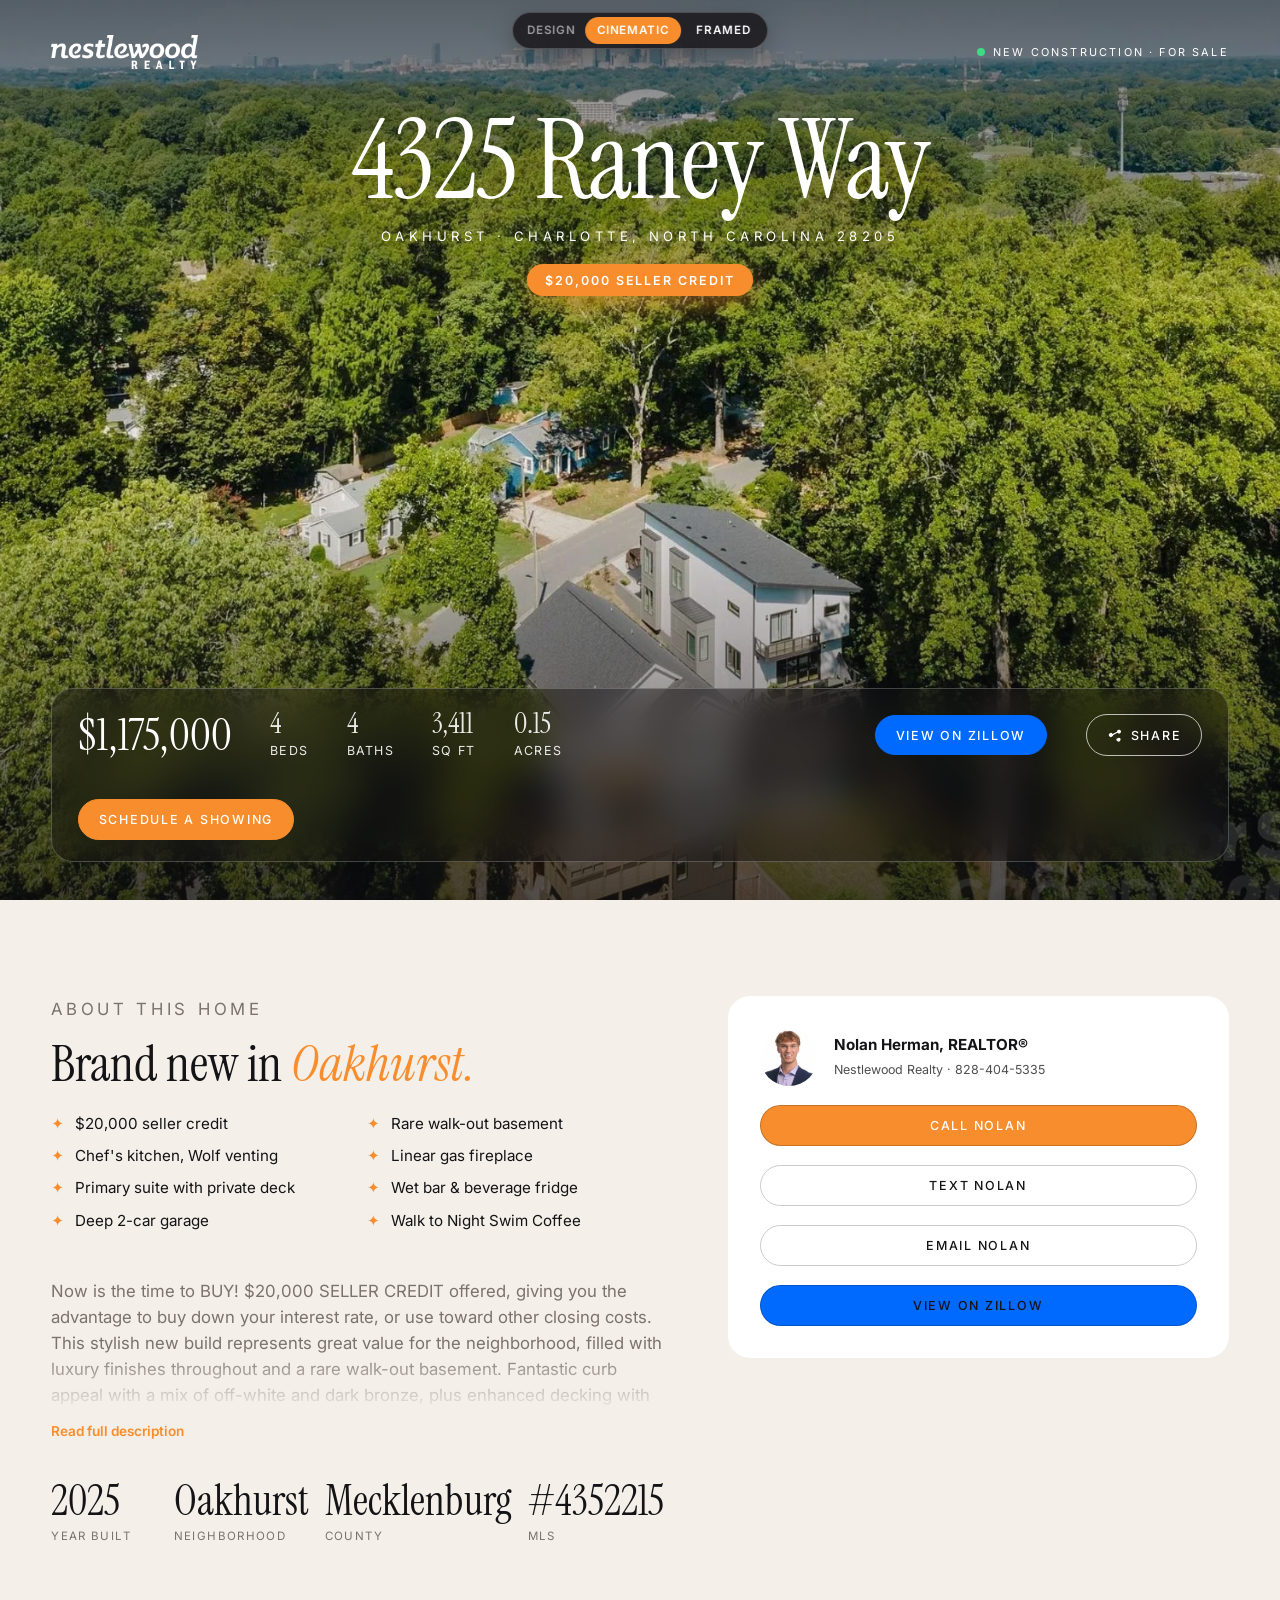
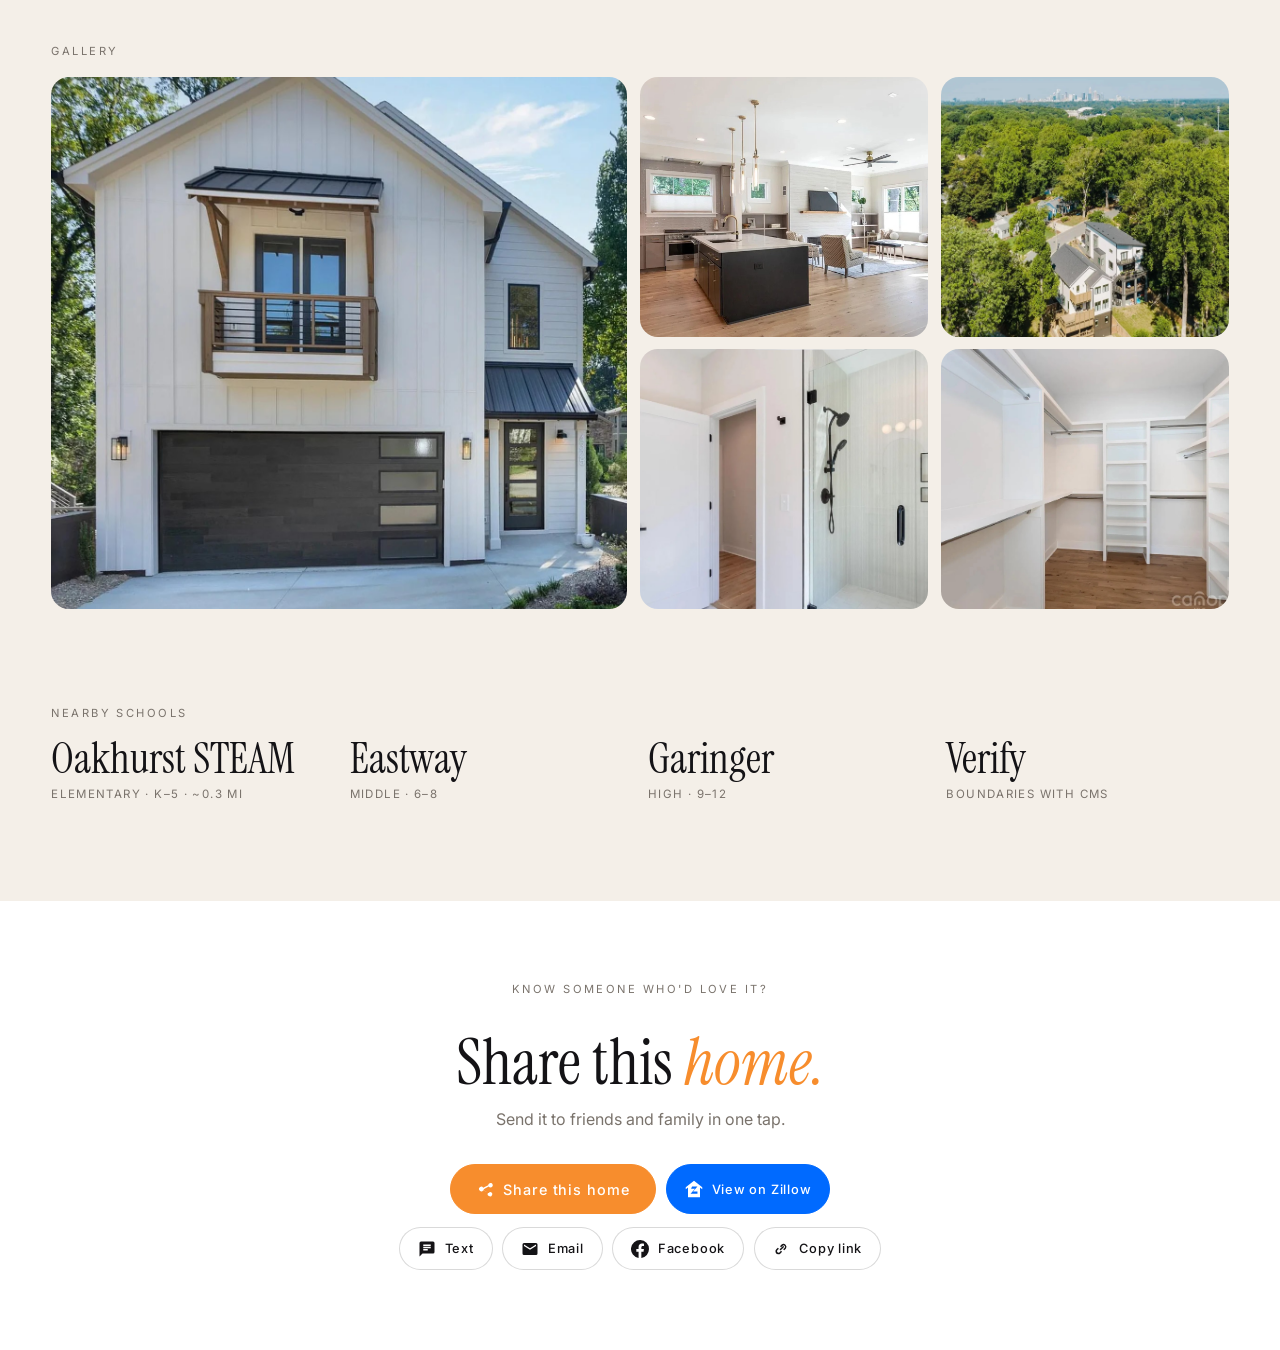
==== index.html @ 1d0b9412 "Add files via upload" ====
<!DOCTYPE html>
<html lang="en">
<head>
<meta charset="UTF-8" />
<title>4325 Raney Way, Charlotte, NC | Nestlewood Realty</title>
<meta http-equiv="refresh" content="0; url=OPEN-ME-upload-what-is-inside%202/" />
<script>location.replace("OPEN-ME-upload-what-is-inside%202/" + location.hash);</script>
</head>
<body style="font-family:sans-serif;text-align:center;padding:4rem">
<p>Loading… <a href="OPEN-ME-upload-what-is-inside%202/">Click here if it doesn't open.</a></p>
</body>
</html>
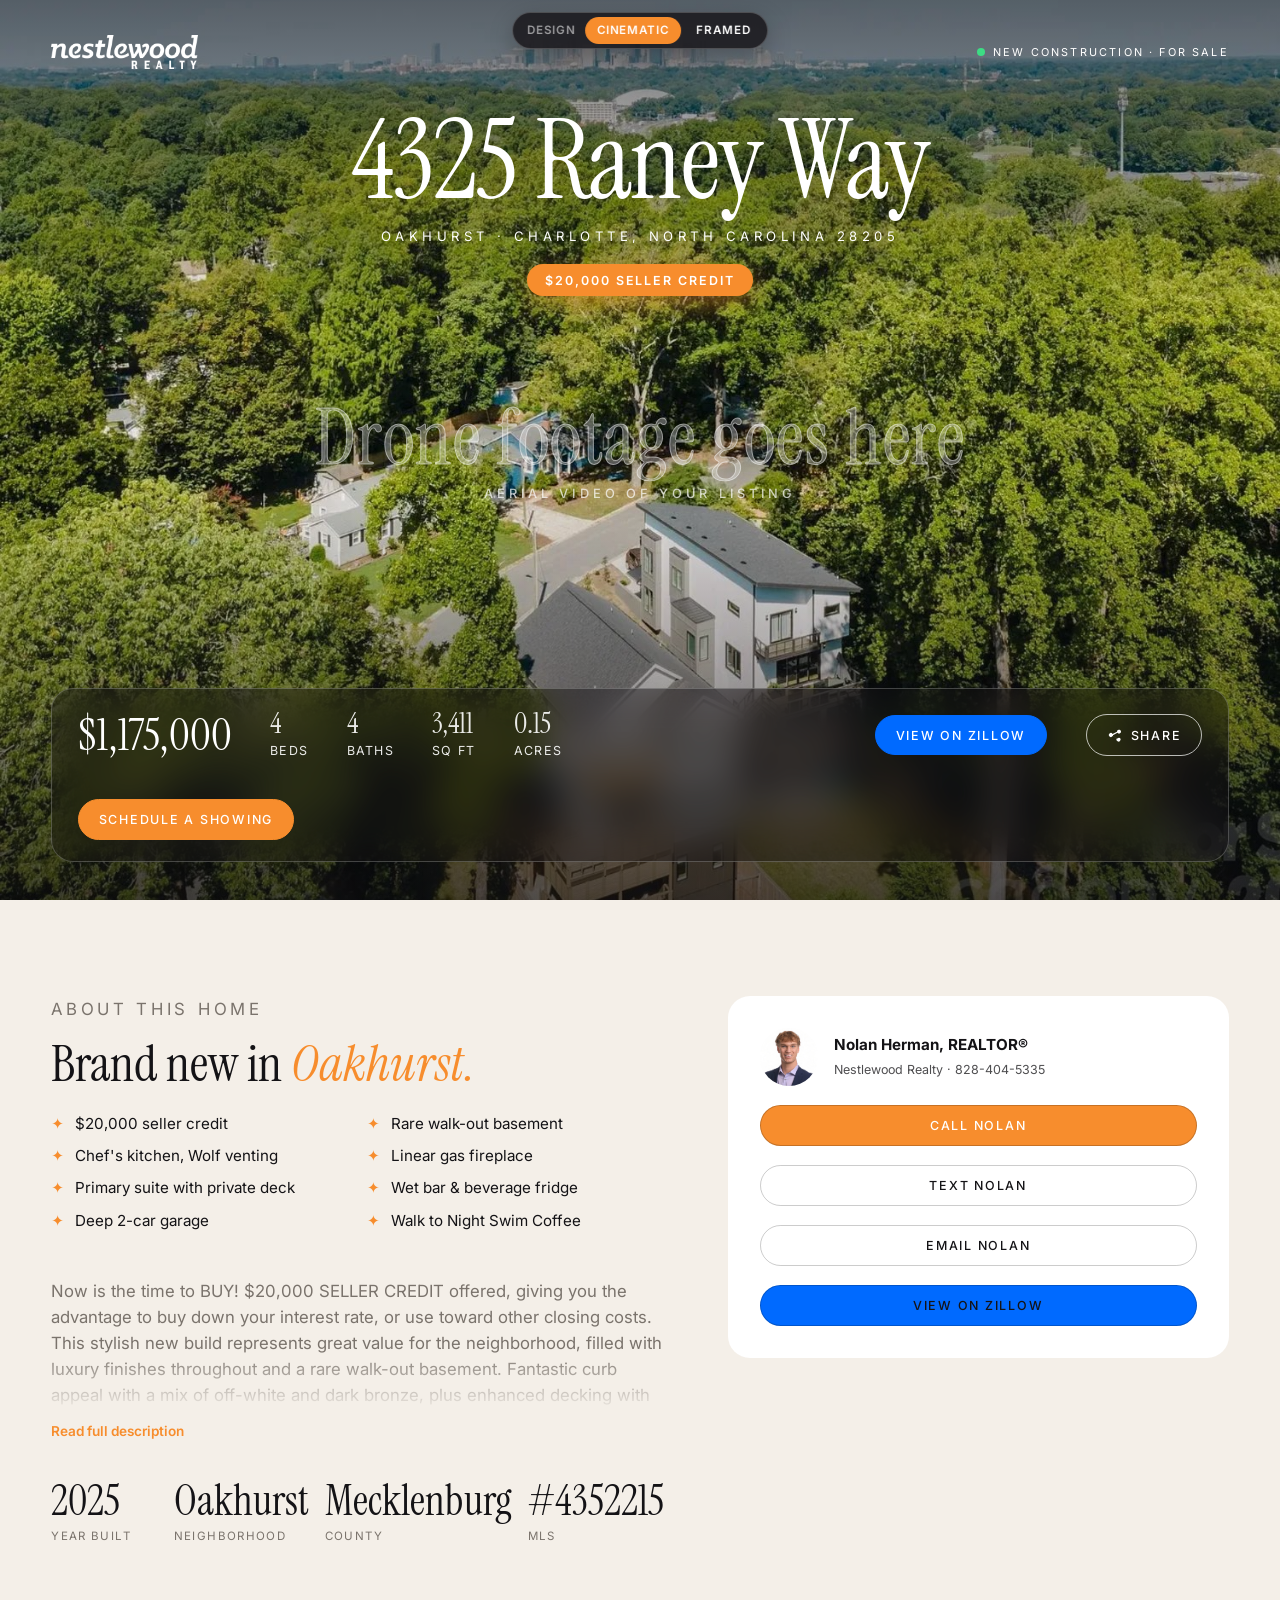
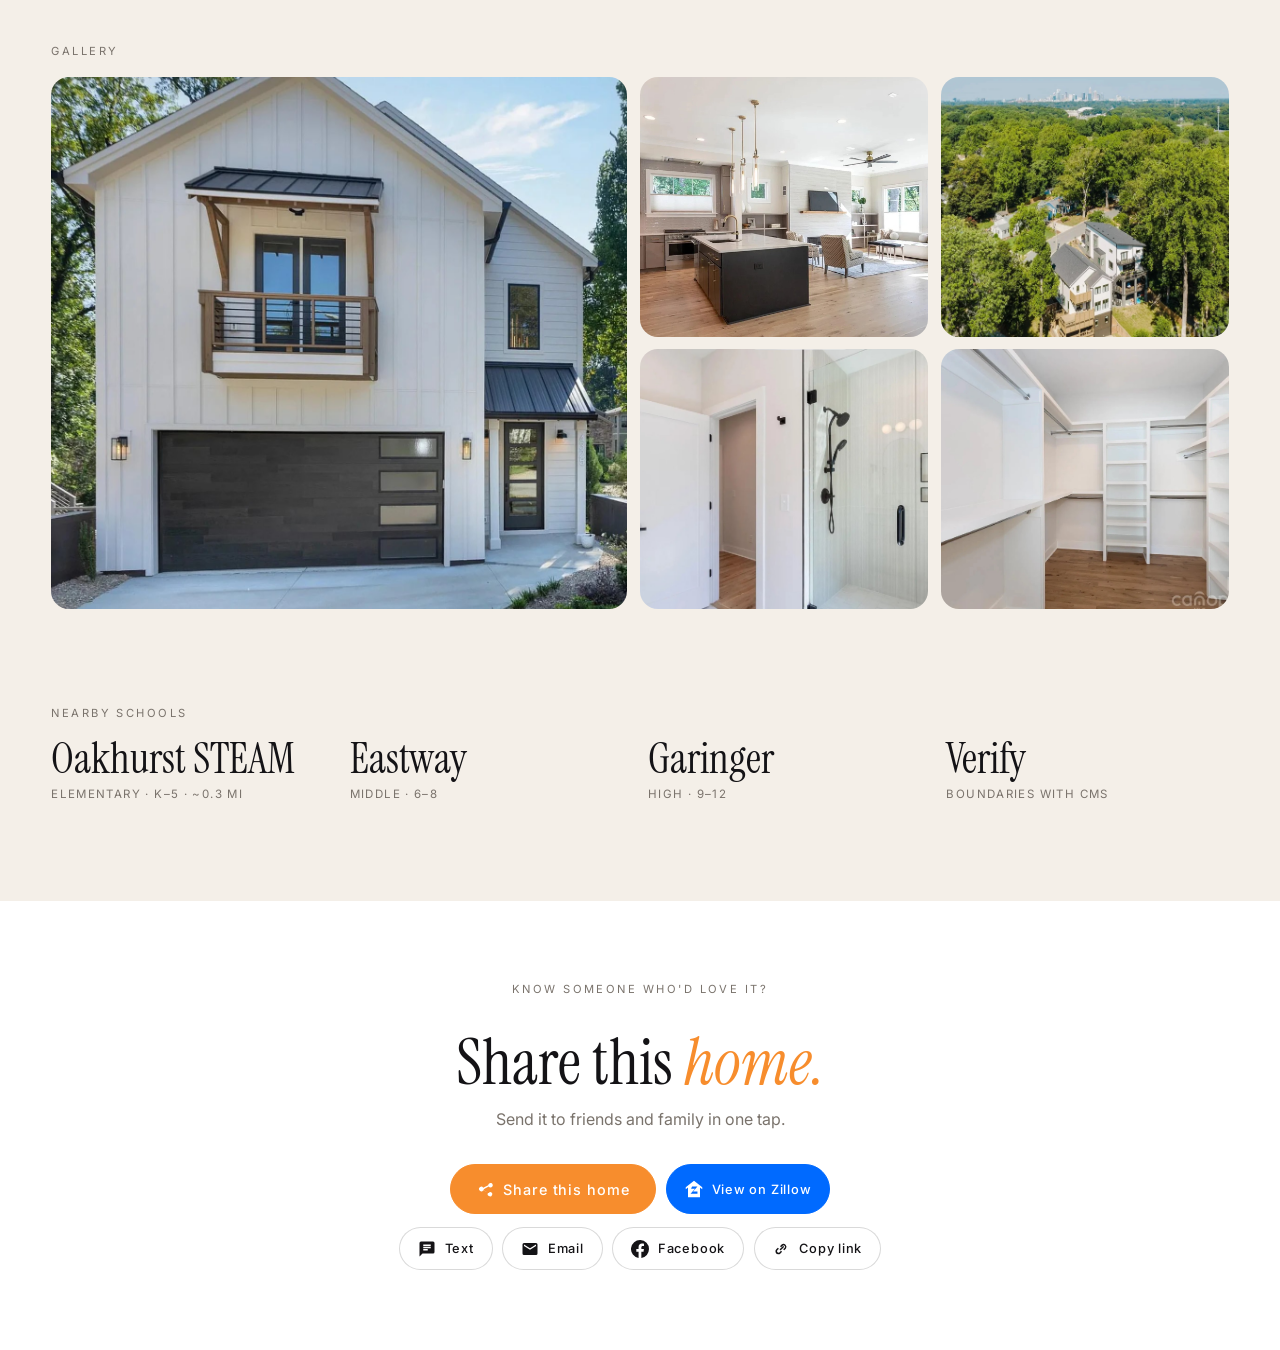
==== commit d31d3327: "Add 'Drone footage goes here' watermark over hero video" ====
--- a/index.html
+++ b/index.html
@@ -1,12 +1,114 @@
 <!DOCTYPE html>
 <html lang="en">
 <head>
-<meta charset="UTF-8" />
+<meta charset="UTF-8" /><meta name="viewport" content="width=device-width, initial-scale=1.0" />
 <title>4325 Raney Way, Charlotte, NC | Nestlewood Realty</title>
-<meta http-equiv="refresh" content="0; url=OPEN-ME-upload-what-is-inside%202/" />
-<script>location.replace("OPEN-ME-upload-what-is-inside%202/" + location.hash);</script>
+<link href="https://fonts.googleapis.com/css2?family=Instrument+Serif:ital@0;1&family=Inter:wght@300;400;500;600&display=swap" rel="stylesheet" />
+<meta name="description" content="4325 Raney Way, Charlotte, NC 28205 · $1,175,000 · 4 beds · 4 baths · 3,411 sq ft · $20,000 seller credit. Presented by Nolan Herman, Nestlewood Realty." />
+<!-- Link preview on Facebook, Instagram, iMessage -->
+<meta property="og:type" content="website" />
+<meta property="og:title" content="4325 Raney Way, Charlotte, NC · $1,175,000" />
+<meta property="og:description" content="New build in Oakhurst · 4 beds · 4 baths · 3,411 sq ft · $20,000 seller credit. Tap to take the tour." />
+<meta property="og:image" content="https://nolanherman07-commits.github.io/listing-website/media/raney-share-card.jpg" />
+<meta property="og:image:width" content="1200" /><meta property="og:image:height" content="630" />
+<meta property="og:url" content="https://nolanherman07-commits.github.io/listing-website/" />
+<meta name="twitter:card" content="summary_large_image" />
+<meta name="theme-color" content="#141316" />
+<link rel="stylesheet" href="shared.css" />
+<style>
+.hero { position: relative; height: 100vh; min-height: 640px; color: #fff; overflow: hidden; }
+.hero::after { content: ""; position: absolute; inset: 0; background: linear-gradient(180deg, rgba(10,10,14,.55) 0%, rgba(10,10,14,.05) 35%, rgba(10,10,14,.05) 55%, rgba(10,10,14,.7) 100%); }
+.top { position: absolute; z-index: 3; top: 0; left: 0; right: 0; padding: 2.2rem 4% 0; text-align: center; }
+.top .bar { display: flex; justify-content: space-between; align-items: center; margin-bottom: 2.6rem; }
+.top .logo { height: 34px; filter: brightness(0) invert(1); }
+.top h1 { font-size: clamp(3.4rem, 8.6vw, 8.4rem); line-height: .9; letter-spacing: -.01em; }
+.top .city { margin-top: 1rem; font-size: .82rem; letter-spacing: .34em; text-transform: uppercase; opacity: .9; }
+.bottom { position: absolute; z-index: 3; left: 4%; right: 4%; bottom: 2.4rem; border-radius: 22px; padding: 1.3rem 1.6rem; display: flex; align-items: center; gap: 2.4rem; flex-wrap: wrap; }
+.bottom .price { font: 2.8rem/1 var(--serif); }
+.bottom .spec { font-size: .78rem; letter-spacing: .1em; text-transform: uppercase; opacity: .9; }
+.bottom .spec b { display: block; font: 1.8rem/1 var(--serif); letter-spacing: 0; text-transform: none; margin-bottom: .2rem; }
+.bottom .sp { flex: 1; }
+.about { display: grid; grid-template-columns: 1.1fr .9fr; gap: 4rem; align-items: start; }
+.about h2 { font-size: clamp(2.4rem, 4vw, 3.6rem); margin-bottom: 1.4rem; }
+.about p { color: var(--muted); font-size: 1.05rem; }
+.card { background: #fff; border-radius: 22px; padding: 2rem; display: grid; gap: 1.2rem; }
+.card .btn { color: var(--ink); border-color: rgba(0,0,0,.2); } .card .btn.solid { color: #fff; }
+@media (max-width: 860px) { .about { grid-template-columns: 1fr; } .bottom { gap: 1rem 1.4rem; bottom: 92px; padding: 1.1rem 1.2rem; } .bottom .sp, .bottom .btn.zillow, .bottom [data-share] { display: none; } .bottom .btn.solid { width: 100%; } .bottom .price { width: 100%; } }
+.credit { display: inline-block; margin-top: 1.1rem; padding: .55rem 1.1rem; border-radius: 999px; background: var(--accent); color: #fff; font: 600 .78rem var(--sans); letter-spacing: .16em; text-transform: uppercase; box-shadow: 0 8px 24px rgba(247,141,45,.45); }
+.hl { list-style: none; padding: 0; margin: 0 0 1.8rem; display: grid; grid-template-columns: 1fr 1fr; gap: .55rem 1.2rem; }
+.hl li { padding-left: 1.5rem; position: relative; font-size: .95rem; color: var(--ink); }
+.hl li::before { content: "✦"; position: absolute; left: 0; color: var(--accent); }
+.remarks { max-height: 9.5em; overflow: hidden; position: relative; transition: max-height .6s ease; }
+.remarks::after { content: ""; position: absolute; left: 0; right: 0; bottom: 0; height: 4em; background: linear-gradient(transparent, var(--cream)); }
+.remarks.open { max-height: 80em; } .remarks.open::after { display: none; }
+.more { background: none; border: 0; padding: .6rem 0 0; color: var(--accent); font: 600 .85rem var(--sans); cursor: pointer; }
+@media (max-width: 860px) { .hl { grid-template-columns: 1fr; } }
+</style>
+
+<style>
+.theme-switch { position: fixed; z-index: 500; top: 12px; left: 50%; transform: translateX(-50%); display: flex; gap: 3px; padding: 4px;
+  border-radius: 999px; background: rgba(18,16,20,.78); backdrop-filter: blur(14px); -webkit-backdrop-filter: blur(14px); border: 1px solid rgba(255,255,255,.2);
+  box-shadow: 0 8px 24px rgba(0,0,0,.25); font: 600 .72rem "Inter", system-ui, sans-serif; letter-spacing: .08em; }
+.theme-switch span { color: rgba(255,255,255,.55); padding: .55em .5em .55em .9em; text-transform: uppercase; }
+.theme-switch a { color: #fff; text-decoration: none; padding: .55em 1.05em; border-radius: 999px; text-transform: uppercase; transition: background .2s; }
+.theme-switch a:hover { background: rgba(255,255,255,.15); }
+.theme-switch a.on { background: #f78d2d; }
+@media (max-width: 600px) { .theme-switch span { display: none; } .theme-switch { top: 10px; bottom: auto; font-size: .66rem; } .hero .top { padding-top: 58px !important; } .addr-bar { padding-top: 58px !important; } }
+</style>
 </head>
-<body style="font-family:sans-serif;text-align:center;padding:4rem">
-<p>Loading… <a href="OPEN-ME-upload-what-is-inside%202/">Click here if it doesn't open.</a></p>
+<body>
+<nav class="theme-switch" aria-label="Choose a design"><span>Design</span><a href="index.html" class="on">Cinematic</a><a href="framed.html">Framed</a></nav>
+<section class="hero">
+  <video class="bgvid" src="media/clt-drone.mp4" autoplay muted loop playsinline poster="media/raney-aerial.jpg"></video>
+    <div class="vid-mark" aria-hidden="true"><b>Drone footage goes here</b><span>Aerial video of your listing</span></div>
+  <div class="top">
+    <div class="bar up"><img class="logo" src="media/logo.png" alt="Nestlewood Realty" /><span class="status"><i></i> New construction · For sale</span></div>
+    <h1 class="up d1">4325 Raney Way</h1>
+    <div class="city up d2">Oakhurst · Charlotte, North Carolina 28205</div>
+    <div class="credit up d3">$20,000 seller credit</div>
+  </div>
+  <div class="bottom glass up d4">
+    <div class="price">$1,175,000</div>
+    <div class="spec"><b>4</b>Beds</div><div class="spec"><b>4</b>Baths</div><div class="spec"><b>3,411</b>Sq ft</div><div class="spec"><b>0.15</b>Acres</div>
+    <div class="sp"></div>
+    <a class="btn zillow" data-zillow href="#">View on Zillow</a>
+    <button class="btn" data-share="share" aria-label="Share this home"><svg style="width:16px;height:16px;fill:currentColor" viewBox="0 0 24 24" aria-hidden="true"><path d="M18 16a3 3 0 0 0-2.4 1.2l-6.7-3.4a3 3 0 0 0 0-1.6l6.7-3.4A3 3 0 1 0 15 7l-6.7 3.4a3 3 0 1 0 0 3.2L15 17a3 3 0 1 0 3-1z"/></svg> Share</button>
+    <a class="btn solid" href="#tour">Schedule a showing</a>
+  </div>
+</section>
+<section class="section"><div class="wrap about">
+  <div><p class="eyebrow">About this home</p><h2>Brand new in <em>Oakhurst.</em></h2>
+    <ul class="hl"><li>$20,000 seller credit</li><li>Rare walk-out basement</li><li>Chef&#x27;s kitchen, Wolf venting</li><li>Linear gas fireplace</li><li>Primary suite with private deck</li><li>Wet bar &amp; beverage fridge</li><li>Deep 2-car garage</li><li>Walk to Night Swim Coffee</li></ul>
+    <div class="remarks"><p>Now is the time to BUY! $20,000 SELLER CREDIT offered, giving you the advantage to buy down your interest rate, or use toward other closing costs. This stylish new build represents great value for the neighborhood, filled with luxury finishes throughout and a rare walk-out basement. Fantastic curb appeal with a mix of off-white and dark bronze, plus enhanced decking with customized louvers for both great design, and increased privacy.</p><p>Step inside to a two-story foyer, filled with natural light. The main living areas are across the back, including dining and a spacious living room with linear gas log fireplace, and built-ins. The kitchen mirrors ones you&#x27;ll see in new construction twice the price, with custom cabinetry to the ceiling, a commercial grade refrigerator/freezer combo, gas range w/Wolf venting, and a drawer microwave. There&#x27;s also a drop zone, powder room, a deep 2-car garage.</p><p>Upstairs, you&#x27;ll find three bedrooms, and two baths, including the primary suite with sliding doors to a private deck. It has a vaulted ceiling, custom walk-in closet, and bath with dual vanity and shower with designer tile.</p><p>The icing on the cake here, the full basement with extra storage, a family room with wet bar &amp; beverage fridge, and another bedroom and bathroom. Enjoy multiple outdoor areas, including a spacious lower deck with access to the backyard. Stroll to local favorites, Night Swim Coffee, The Common Market, and Teal Turnip. Welcome home to Oakhurst!</p></div><button class="more" type="button" onclick="const r=this.previousElementSibling;r.classList.toggle('open');this.textContent=r.classList.contains('open')?'Show less':'Read full description'">Read full description</button>
+    <div class="facts" style="margin-top:2.4rem"><div class="fact"><b>2025</b><span>Year built</span></div><div class="fact"><b>Oakhurst</b><span>Neighborhood</span></div><div class="fact"><b>Mecklenburg</b><span>County</span></div><div class="fact"><b>#4352215</b><span>MLS</span></div></div></div>
+  <div class="card" id="tour"><div class="agent"><img class="face" src="media/headshot.jpg" alt="" /><div><b>Nolan Herman, REALTOR®</b><small>Nestlewood Realty · 828-404-5335</small></div></div>
+    <a class="btn solid" href="tel:+18284045335">Call Nolan</a><a class="btn" href="sms:+18284045335">Text Nolan</a><a class="btn" href="mailto:nolan@nestlewoodrealty.com">Email Nolan</a><a class="btn zillow" data-zillow href="#">View on Zillow</a></div>
+</div></section>
+<section class="section" style="padding-top:0"><div class="wrap"><p class="eyebrow">Gallery</p>
+  <div class="gallery"><img src="media/raney-exterior.jpg" alt="Front of 4325 Raney Way" /><img src="media/raney-kitchen.jpg" alt="Kitchen and living room" /><img src="media/raney-aerial.jpg" alt="Aerial view with the Charlotte skyline" /><img src="media/raney-bath.jpg" alt="Primary bathroom shower" /><img src="media/raney-closet.jpg" alt="Primary walk-in closet" /></div></div></section>
+<section class="section" style="padding-top:0"><div class="wrap"><p class="eyebrow">Nearby schools</p>
+  <div class="facts"><div class="fact"><b>Oakhurst STEAM</b><span>Elementary · K–5 · ~0.3 mi</span></div><div class="fact"><b>Eastway</b><span>Middle · 6–8</span></div><div class="fact"><b>Garinger</b><span>High · 9–12</span></div><div class="fact"><b>Verify</b><span>Boundaries with CMS</span></div></div></div></section>
+<section class="share-sec"><div class="wrap">
+  <p class="eyebrow">Know someone who'd love it?</p>
+  <h2>Share this <em>home.</em></h2>
+  <p>Send it to friends and family in one tap.</p>
+  <div class="share-row">
+    <button class="sbtn big" data-share="share"><svg viewBox="0 0 24 24" aria-hidden="true"><path d="M18 16a3 3 0 0 0-2.4 1.2l-6.7-3.4a3 3 0 0 0 0-1.6l6.7-3.4A3 3 0 1 0 15 7l-6.7 3.4a3 3 0 1 0 0 3.2L15 17a3 3 0 1 0 3-1z"/></svg> Share this home</button>
+    <a class="sbtn zillow" data-zillow href="#"><svg viewBox="0 0 24 24" aria-hidden="true"><path d="M12 1 1 9.6v2.6l3-2.2V23h16V10l3 2.2V9.6zm4.6 17.4H7.4l5.9-6.6H8.1l1.3-3.2h7.2l-5.8 6.6h5.8z"/></svg> View on Zillow</a>
+  </div>
+  <div class="share-row" style="margin-top:.8rem">
+    <button class="sbtn" data-share="text"><svg viewBox="0 0 24 24" aria-hidden="true"><path d="M20 2H4a2 2 0 0 0-2 2v18l4-4h14a2 2 0 0 0 2-2V4a2 2 0 0 0-2-2zM7 9h10v2H7zm6 5H7v-2h6zm4-6H7V6h10z"/></svg> Text</button>
+    <button class="sbtn" data-share="email"><svg viewBox="0 0 24 24" aria-hidden="true"><path d="M20 4H4a2 2 0 0 0-2 2v12a2 2 0 0 0 2 2h16a2 2 0 0 0 2-2V6a2 2 0 0 0-2-2zm0 4-8 5-8-5V6l8 5 8-5z"/></svg> Email</button>
+    <button class="sbtn" data-share="facebook"><svg viewBox="0 0 24 24" aria-hidden="true"><path d="M24 12a12 12 0 1 0-13.9 11.9v-8.4h-3V12h3V9.4c0-3 1.8-4.7 4.5-4.7 1.3 0 2.7.2 2.7.2v3h-1.5c-1.5 0-2 .9-2 1.9V12h3.4l-.5 3.5h-2.9v8.4A12 12 0 0 0 24 12z"/></svg> Facebook</button>
+    <button class="sbtn" data-share="copy"><svg viewBox="0 0 24 24" aria-hidden="true"><path d="M10.6 13.4a1 1 0 0 1 0-1.4l3.5-3.5a1 1 0 1 1 1.4 1.4L12 13.4a1 1 0 0 1-1.4 0zM8.5 19.1a4 4 0 0 1-2.8-6.8l2.1-2.1 1.4 1.4-2.1 2.1a2 2 0 0 0 2.8 2.8l2.1-2.1 1.4 1.4-2.1 2.1a4 4 0 0 1-2.8 1.2zm7.8-5.3-1.4-1.4 2.1-2.1a2 2 0 0 0-2.8-2.8l-2.1 2.1-1.4-1.4 2.1-2.1a4 4 0 0 1 5.6 5.6z"/></svg> Copy link</button>
+  </div>
+</div></section>
+<nav class="sticky" aria-label="Quick actions">
+  <button data-share="share"><svg viewBox="0 0 24 24" aria-hidden="true"><path d="M18 16a3 3 0 0 0-2.4 1.2l-6.7-3.4a3 3 0 0 0 0-1.6l6.7-3.4A3 3 0 1 0 15 7l-6.7 3.4a3 3 0 1 0 0 3.2L15 17a3 3 0 1 0 3-1z"/></svg>Share</button>
+  <a class="z" data-zillow href="#"><svg viewBox="0 0 24 24" aria-hidden="true"><path d="M12 1 1 9.6v2.6l3-2.2V23h16V10l3 2.2V9.6zm4.6 17.4H7.4l5.9-6.6H8.1l1.3-3.2h7.2l-5.8 6.6h5.8z"/></svg>Zillow</a>
+  <a class="c" href="tel:+18284045335"><svg viewBox="0 0 24 24" aria-hidden="true"><path d="M6.6 10.8a15.1 15.1 0 0 0 6.6 6.6l2.2-2.2a1 1 0 0 1 1-.25 11.4 11.4 0 0 0 3.6.57 1 1 0 0 1 1 1V20a1 1 0 0 1-1 1A17 17 0 0 1 3 4a1 1 0 0 1 1-1h3.5a1 1 0 0 1 1 1c0 1.25.2 2.45.57 3.57a1 1 0 0 1-.25 1z"/></svg>Call</a>
+</nav>
+<script>window.LISTING = { address: "4325 Raney Way, Charlotte, NC 28205", price: "$1,175,000", zillow: "https://www.zillow.com/homedetails/4325-Raney-Way-Charlotte-NC-28205/442960996_zpid/", phone: "+18284045335" };</script>
+<script src="share.js"></script>
 </body>
 </html>
--- a/shared.css
+++ b/shared.css
@@ -0,0 +1,70 @@
+/* Shared base for all three listing designs */
+:root { --accent: #f78d2d; --ink: #141316; --cream: #f4efe8; --muted: #7a736c;
+  --serif: "Instrument Serif", Georgia, serif; --sans: "Inter", system-ui, sans-serif; }
+* { box-sizing: border-box; }
+body { margin: 0; font-family: var(--sans); color: var(--ink); background: var(--cream); line-height: 1.55; }
+a { color: inherit; text-decoration: none; }
+img { display: block; max-width: 100%; }
+h1, h2, h3 { font-family: var(--serif); font-weight: 400; margin: 0; line-height: 1; }
+em { font-style: italic; color: var(--accent); }
+.bgvid { position: absolute; inset: 0; width: 100%; height: 100%; object-fit: cover; }
+.btn { display: inline-flex; align-items: center; justify-content: center; gap: .5rem; padding: .95em 1.6em; border-radius: 999px;
+  font: 500 .78rem var(--sans); letter-spacing: .14em; text-transform: uppercase; border: 1px solid rgba(255,255,255,.7); color: #fff; transition: all .3s; cursor: pointer; background: none; }
+.btn:hover { background: #fff; color: var(--ink); }
+.btn.solid { background: var(--accent); border-color: var(--accent); }
+.btn.solid:hover { background: #fff; color: var(--ink); border-color: #fff; }
+.btn.light { background: #fff; color: var(--ink); border-color: #fff; }
+.glass { background: rgba(18,16,20,.42); backdrop-filter: blur(18px) saturate(1.3); -webkit-backdrop-filter: blur(18px) saturate(1.3); border: 1px solid rgba(255,255,255,.22); }
+.status { display: inline-flex; align-items: center; gap: .5rem; font-size: .68rem; letter-spacing: .2em; text-transform: uppercase; }
+.status i { width: 8px; height: 8px; border-radius: 50%; background: #3ddc84; box-shadow: 0 0 0 0 rgba(61,220,132,.6); animation: ping 2s infinite; }
+@keyframes ping { 70% { box-shadow: 0 0 0 9px rgba(61,220,132,0); } 100% { box-shadow: 0 0 0 0 rgba(61,220,132,0); } }
+@keyframes up { from { opacity: 0; transform: translateY(24px); } to { opacity: 1; transform: none; } }
+.up { opacity: 0; animation: up 1s cubic-bezier(.2,.8,.2,1) forwards; }
+.d1 { animation-delay: .15s; } .d2 { animation-delay: .35s; } .d3 { animation-delay: .55s; } .d4 { animation-delay: .75s; } .d5 { animation-delay: .95s; }
+.wrap { width: min(1200px, 92%); margin: 0 auto; }
+.section { padding: 6rem 0; }
+.eyebrow { font-size: .7rem; letter-spacing: .22em; text-transform: uppercase; color: var(--muted); margin: 0 0 1rem; }
+.gallery { display: grid; grid-template-columns: 2fr 1fr 1fr; grid-template-rows: 260px 260px; gap: .8rem; }
+.gallery > * { border-radius: 18px; overflow: hidden; background: #ddd5ca; display: grid; place-items: center; color: #9a8f83; font-size: .7rem; letter-spacing: .16em; text-transform: uppercase; }
+.gallery > *:first-child { grid-row: span 2; }
+.gallery img { width: 100%; height: 100%; object-fit: cover; }
+.facts { display: grid; grid-template-columns: repeat(4, 1fr); gap: 1rem; }
+.fact b { display: block; font: 2.6rem/1 var(--serif); font-weight: 400; }
+.fact span { font-size: .72rem; letter-spacing: .12em; text-transform: uppercase; color: var(--muted); }
+.agent { display: flex; align-items: center; gap: 1rem; }
+.agent img.face { width: 58px; height: 58px; border-radius: 50%; object-fit: cover; object-position: center 15%; background: #fff; }
+.agent b { display: block; font-size: .95rem; } .agent small { opacity: .75; font-size: .78rem; }
+@media (max-width: 860px) { .facts { grid-template-columns: 1fr 1fr; } .gallery { grid-template-columns: 1fr 1fr; grid-template-rows: 200px 140px 140px; } .gallery > *:first-child { grid-column: span 2; grid-row: auto; } }
+
+/* ===== Sharing + Zillow ===== */
+.share-sec { padding: 5rem 0; text-align: center; background: #fff; color: var(--ink); }
+.share-sec h2 { font-size: clamp(2.4rem, 5vw, 4rem); margin-bottom: .8rem; }
+.share-sec p { color: var(--muted); margin: 0 0 2rem; }
+.share-row { display: flex; justify-content: center; gap: .6rem; flex-wrap: wrap; }
+.sbtn { display: inline-flex; align-items: center; gap: .55rem; padding: .9em 1.4em; border-radius: 999px; border: 1px solid rgba(0,0,0,.15); background: #fff; color: var(--ink);
+  font: 500 .8rem var(--sans); letter-spacing: .06em; cursor: pointer; transition: all .25s; }
+.sbtn:hover { border-color: var(--accent); color: var(--accent); transform: translateY(-2px); }
+.sbtn svg { width: 18px; height: 18px; fill: currentColor; }
+.sbtn.big { background: var(--accent); border-color: var(--accent); color: #fff; padding: 1.05em 1.8em; font-size: .9rem; }
+.sbtn.big:hover { background: var(--ink); border-color: var(--ink); color: #fff; }
+.sbtn.zillow { background: #006aff; border-color: #006aff; color: #fff; }
+.sbtn.zillow:hover { background: #0050c2; color: #fff; }
+.btn.zillow { background: #006aff; border-color: #006aff; color: #fff; }
+.btn.zillow:hover { background: #fff; color: #006aff; border-color: #fff; }
+.toast { position: fixed; left: 50%; bottom: 96px; transform: translate(-50%, 20px); background: var(--ink); color: #fff; padding: .8rem 1.3rem; border-radius: 999px; font-size: .85rem; opacity: 0; transition: all .3s; z-index: 200; pointer-events: none; }
+.toast.on { opacity: 1; transform: translate(-50%, 0); }
+.sticky { display: none; }
+@media (max-width: 860px) {
+  .sticky { display: grid; grid-template-columns: 1fr 1fr 1fr; gap: .4rem; position: fixed; z-index: 150; left: 10px; right: 10px; bottom: 10px; padding: .45rem; border-radius: 18px;
+    background: rgba(18,16,20,.82); backdrop-filter: blur(16px); -webkit-backdrop-filter: blur(16px); border: 1px solid rgba(255,255,255,.18); }
+  .sticky a, .sticky button { display: flex; flex-direction: column; align-items: center; gap: .2rem; padding: .55rem 0; border-radius: 12px; border: 0; background: none; color: #fff; font: 500 .7rem var(--sans); letter-spacing: .06em; cursor: pointer; }
+  .sticky svg { width: 20px; height: 20px; fill: currentColor; }
+  .sticky .z { background: #006aff; } .sticky .c { background: var(--accent); }
+  body { padding-bottom: 80px; }
+}
+/* Placeholder watermark over background video */
+.vid-mark { position: absolute; z-index: 2; inset: 0; display: flex; flex-direction: column; align-items: center; justify-content: center; text-align: center; pointer-events: none; color: rgba(255,255,255,.3); text-shadow: 0 2px 24px rgba(0,0,0,.45); }
+.vid-mark b { font: 400 clamp(2rem, 6vw, 5.4rem)/1 var(--serif); letter-spacing: .02em; -webkit-text-stroke: 1px rgba(255,255,255,.5); }
+.vid-mark span { margin-top: .7rem; font: 500 clamp(.6rem, 1vw, .8rem)/1 var(--sans); letter-spacing: .32em; text-transform: uppercase; color: rgba(255,255,255,.7); }
+.frame .vid-mark { right: 380px; }
+@media (max-width: 900px) { .frame .vid-mark { right: 0; bottom: auto; height: 56vh; } }
